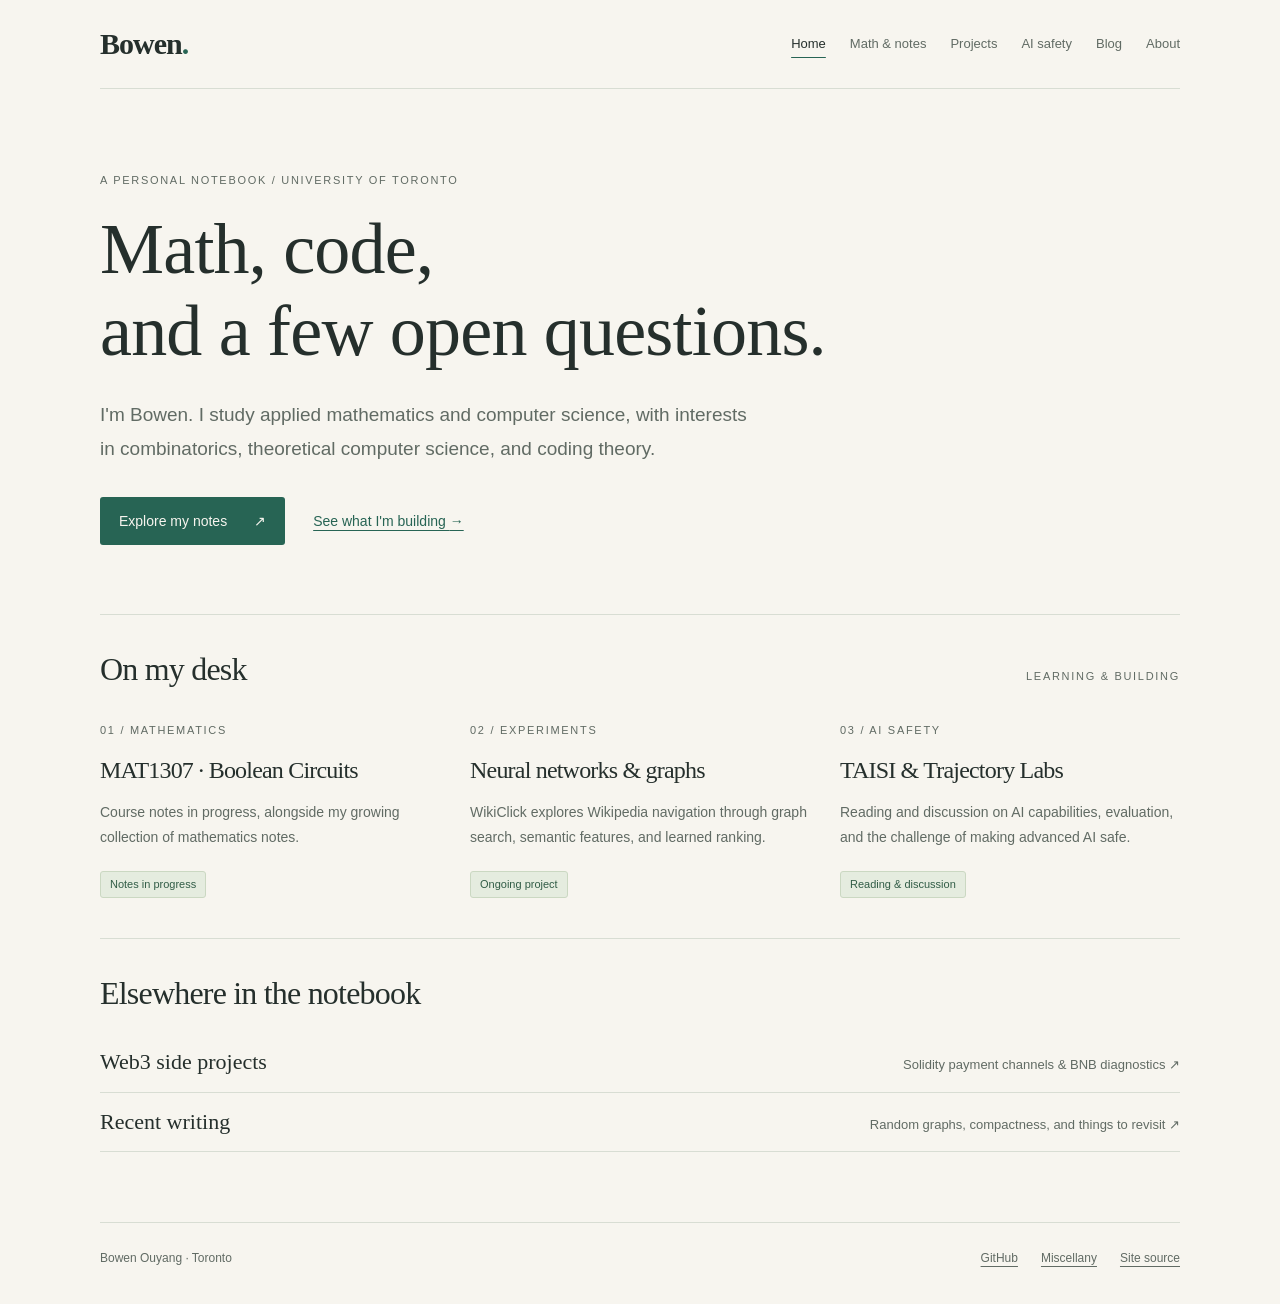
==== index.html @ f04be9c6 "Refine personal site and add coursework, projects, and AI safety" ====
<!doctype html>
<html lang="en">
<head>
  <meta charset="utf-8">
  <meta name="viewport" content="width=device-width, initial-scale=1">
  <meta name="description" content="Bowen Ouyang: applied mathematics and computer science at the University of Toronto. Notes, neural network experiments, Web3 projects, and AI safety.">
  <meta name="theme-color" content="#f7f5ef">
  <title>Home · Bowen</title>
  <link rel="stylesheet" href="style.css">

</head>
<body>
  <a class="skip-link" href="#main">Skip to content</a>
  <header class="site-header wrap"><a class="wordmark" href="index.html">Bowen<span class="dot">.</span></a><nav aria-label="Main navigation"><a href="index.html" aria-current="page">Home</a><a href="math.html">Math & notes</a><a href="cs.html">Projects</a><a href="ai-safety.html">AI safety</a><a href="blog.html">Blog</a><a href="intro.html">About</a></nav></header>
  <main id="main" class="wrap">
<section class="hero"><p class="eyebrow">A personal notebook / University of Toronto</p><h1>Math, code,<br>and a few open questions.</h1><p class="lede">I'm Bowen. I study applied mathematics and computer science, with interests in combinatorics, theoretical computer science, and coding theory.</p><p class="hero-links"><a class="button" href="math.html">Explore my notes <span aria-hidden="true">↗</span></a><a href="cs.html">See what I'm building <span aria-hidden="true">→</span></a></p></section>
<section class="section"><div class="section-heading"><h2>On my desk</h2><span class="eyebrow">Learning & building</span></div><div class="feature-grid"><article class="feature"><p class="eyebrow">01 / Mathematics</p><h3><a href="math.html#mat1307">MAT1307 · Boolean Circuits</a></h3><p>Course notes in progress, alongside my growing collection of mathematics notes.</p><span class="status">Notes in progress</span></article><article class="feature"><p class="eyebrow">02 / Experiments</p><h3><a href="cs.html#wikiclick">Neural networks & graphs</a></h3><p>WikiClick explores Wikipedia navigation through graph search, semantic features, and learned ranking.</p><span class="status">Ongoing project</span></article><article class="feature"><p class="eyebrow">03 / AI safety</p><h3><a href="ai-safety.html">TAISI & Trajectory Labs</a></h3><p>Reading and discussion on AI capabilities, evaluation, and the challenge of making advanced AI safe.</p><span class="status">Reading & discussion</span></article></div></section>
<section class="section"><div class="section-heading"><h2>Elsewhere in the notebook</h2></div><div class="link-list"><a href="cs.html#web3"><span>Web3 side projects</span><span>Solidity payment channels & BNB diagnostics ↗</span></a><a href="blog.html"><span>Recent writing</span><span>Random graphs, compactness, and things to revisit ↗</span></a></div></section></main>
  <footer class="wrap site-footer"><span>Bowen Ouyang · Toronto</span><div><a href="https://github.com/bowen-pixel">GitHub</a><a href="misc.html">Miscellany</a><a href="https://github.com/dykkos/dykkos.github.io">Site source</a></div></footer>
</body>
</html>
---- style.css ----
:root{--bg:#f7f5ef;--ink:#252f2c;--muted:#616b64;--accent:#276454;--line:#d8ddd3;--soft:#edf0e7;--serif:Georgia,'Times New Roman',serif}*{box-sizing:border-box}html{scroll-behavior:smooth}body{margin:0;background:var(--bg);color:var(--ink);font:16px/1.75 -apple-system,BlinkMacSystemFont,'Segoe UI',sans-serif}a{color:var(--accent);text-decoration-thickness:1px;text-underline-offset:4px}a:hover{color:#123d31}a:focus-visible{outline:3px solid var(--accent);outline-offset:5px;border-radius:2px}.wrap{width:min(1080px,calc(100% - 80px));margin-inline:auto}.site-header{display:flex;align-items:center;justify-content:space-between;gap:32px;padding-block:29px;border-bottom:1px solid var(--line)}.wordmark{font:700 30px/1 var(--serif);color:var(--ink);text-decoration:none;letter-spacing:-1px}.dot{color:var(--accent)}nav{display:flex;flex-wrap:wrap;gap:24px}nav a{font-size:13px;color:var(--muted);text-decoration:none}nav a[aria-current]{color:var(--ink);text-decoration:underline;text-decoration-color:var(--accent);text-underline-offset:9px}.hero{padding:83px 0 69px;max-width:820px}.eyebrow{font:500 11px/1.6 -apple-system,BlinkMacSystemFont,'Segoe UI',sans-serif;text-transform:uppercase;letter-spacing:1.7px;color:var(--muted);margin:0 0 18px}h1,h2,h3{font-family:var(--serif);font-weight:400;line-height:1.15;letter-spacing:-.8px}h1{font-size:clamp(42px,6.4vw,72px);margin:0 0 25px}h2{font-size:32px;margin:0 0 20px}h3{font-size:24px;margin:0 0 15px}h3 a{color:var(--ink);text-decoration:none}h3 a:hover{text-decoration:underline}.lede{max-width:650px;color:var(--muted);font-size:19px;line-height:1.8;margin:0}p{max-width:760px;margin:0 0 19px}.hero-links{display:flex;align-items:center;flex-wrap:wrap;gap:28px;margin:30px 0 0;font-size:14px}.button{display:inline-flex;align-items:center;gap:27px;padding:12px 19px;color:var(--bg);background:var(--accent);border-radius:3px;text-decoration:none}.button:hover{background:#194b3d;color:white}.section{border-top:1px solid var(--line);padding:36px 0 40px;scroll-margin-top:24px}.section-heading{display:flex;justify-content:space-between;align-items:baseline;gap:18px;margin-bottom:21px}.section-heading h2,.section-heading .eyebrow{margin-bottom:0}.section-heading>div .eyebrow{margin-bottom:15px}.section-heading>span.eyebrow{white-space:nowrap}.feature-grid{display:grid;grid-template-columns:repeat(3,minmax(0,1fr));gap:30px}.feature{padding-top:13px}.feature p:not(.eyebrow){font-size:14px;color:var(--muted);line-height:1.8}.status{display:inline-block;font-size:11px;line-height:1.7;color:#315c46;background:#e5ecdf;border:1px solid #cbd8c2;border-radius:3px;padding:3px 9px;white-space:nowrap}.link-list>a{display:flex;justify-content:space-between;align-items:baseline;gap:22px;text-decoration:none;border-bottom:1px solid var(--line);padding:15px 0}.link-list>a>span:first-child{font:22px/1.3 var(--serif);color:var(--ink)}.link-list>a>span:last-child{color:var(--muted);font-size:13px}.link-list>a:hover>span{color:var(--accent)}.site-footer{margin-top:30px;border-top:1px solid var(--line);padding-block:25px 35px;display:flex;justify-content:space-between;gap:20px;color:var(--muted);font-size:12px}.site-footer div{display:flex;gap:23px}.site-footer a{color:var(--muted)}.page-intro{padding:65px 0 49px;max-width:850px}.page-intro h1{font-size:clamp(40px,5.6vw,59px)}.course{border-left:3px solid var(--accent);background:var(--soft);padding:26px 30px;margin-bottom:38px;border-top:0}.course p:last-child{margin-bottom:0}.notes-grid{display:grid;grid-template-columns:1fr 1fr;gap:27px 55px;margin-top:35px}.note-group h3{font-size:23px}.document-list{list-style:none;padding:0;margin:0}.document-list li{border-bottom:1px solid var(--line)}.document-list a{padding:11px 0;display:flex;justify-content:space-between;gap:15px;text-decoration:none;font-size:14px}.document-list a:hover{text-decoration:underline}.document-list span{color:var(--muted);font-size:10px;white-space:nowrap;margin-top:4px}.muted{color:var(--muted)}.tech{font-size:11px;letter-spacing:1px;text-transform:uppercase;color:var(--muted);margin-top:24px}.project-subtitle{font:24px/1.4 var(--serif);color:var(--muted)}.text-link{font-size:14px}.callout{padding:25px 29px;background:var(--soft);margin:14px 0 35px;border-left:3px solid var(--accent)}.callout p{margin-bottom:5px;color:var(--muted);font-size:14px}.blog-entry{max-width:790px}.blog-entry time{display:block}.question{color:var(--muted);font-style:italic}.equation{overflow-x:auto}.personal-image{margin:0 0 45px;max-width:700px}.personal-image img{display:block;width:100%;height:auto;border-radius:4px}.personal-image figcaption{font-size:12px;color:var(--muted);margin-top:10px}.skip-link{position:absolute;top:-80px;left:20px;padding:8px 15px;background:var(--bg);z-index:1}.skip-link:focus{top:10px}@media(max-width:760px){.wrap{width:calc(100% - 40px)}.site-header{align-items:flex-start;flex-direction:column;gap:24px;padding-block:24px}nav{gap:12px 22px}nav a{font-size:12px}.hero{padding:48px 0}.hero h1{font-size:49px}.lede{font-size:17px}.feature-grid{grid-template-columns:1fr;gap:25px}.feature{border-bottom:1px solid var(--line);padding-bottom:24px}.feature:last-child{border:0;padding-bottom:0}.feature p{max-width:490px}.section-heading{flex-wrap:wrap;gap:12px}.section-heading h2{margin-bottom:0}.link-list>a{flex-direction:column;gap:6px}.notes-grid{grid-template-columns:1fr;gap:28px}.page-intro{padding-top:44px}.course{padding:23px 20px}.site-footer{flex-direction:column;gap:12px}.site-footer div{flex-wrap:wrap}.hero-links{gap:20px;font-size:13px}}@media(prefers-reduced-motion:reduce){html{scroll-behavior:auto}}@media print{body{background:white;color:black}.site-header,.site-footer,.hero-links,.skip-link{display:none}.wrap{width:100%}.section{break-inside:avoid}a{color:inherit}}
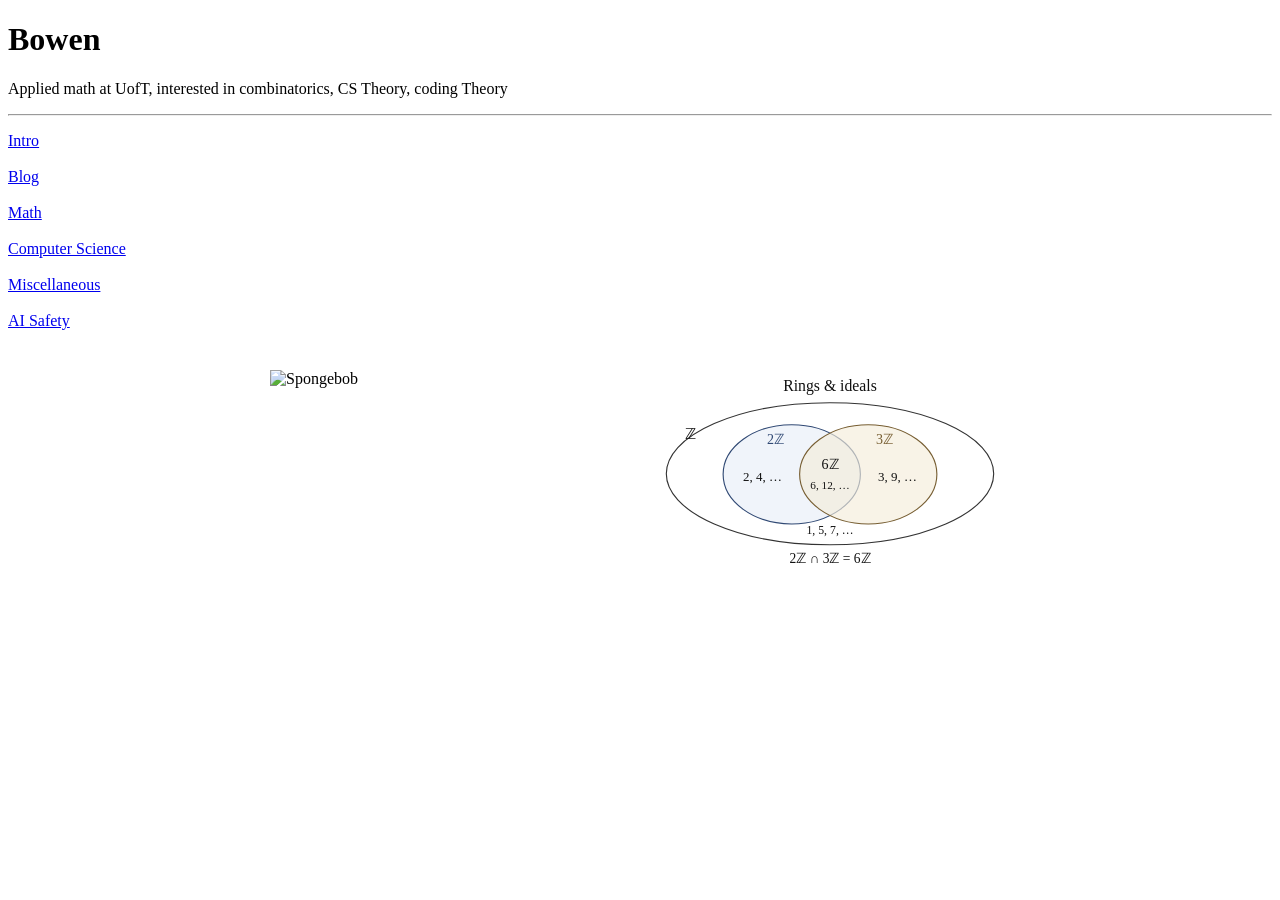
==== commit bc9a7698: "Restore plain HTML and add smaller rings-and-ideals illustration" ====
--- a/index.html
+++ b/index.html
@@ -3,19 +3,33 @@
 <head>
   <meta charset="utf-8">
   <meta name="viewport" content="width=device-width, initial-scale=1">
-  <meta name="description" content="Bowen Ouyang: applied mathematics and computer science at the University of Toronto. Notes, neural network experiments, Web3 projects, and AI safety.">
-  <meta name="theme-color" content="#f7f5ef">
-  <title>Home · Bowen</title>
-  <link rel="stylesheet" href="style.css">
+  <title>Bowen</title>
+</head>
 
-</head>
 <body>
-  <a class="skip-link" href="#main">Skip to content</a>
-  <header class="site-header wrap"><a class="wordmark" href="index.html">Bowen<span class="dot">.</span></a><nav aria-label="Main navigation"><a href="index.html" aria-current="page">Home</a><a href="math.html">Math & notes</a><a href="cs.html">Projects</a><a href="ai-safety.html">AI safety</a><a href="blog.html">Blog</a><a href="intro.html">About</a></nav></header>
-  <main id="main" class="wrap">
-<section class="hero"><p class="eyebrow">A personal notebook / University of Toronto</p><h1>Math, code,<br>and a few open questions.</h1><p class="lede">I'm Bowen. I study applied mathematics and computer science, with interests in combinatorics, theoretical computer science, and coding theory.</p><p class="hero-links"><a class="button" href="math.html">Explore my notes <span aria-hidden="true">↗</span></a><a href="cs.html">See what I'm building <span aria-hidden="true">→</span></a></p></section>
-<section class="section"><div class="section-heading"><h2>On my desk</h2><span class="eyebrow">Learning & building</span></div><div class="feature-grid"><article class="feature"><p class="eyebrow">01 / Mathematics</p><h3><a href="math.html#mat1307">MAT1307 · Boolean Circuits</a></h3><p>Course notes in progress, alongside my growing collection of mathematics notes.</p><span class="status">Notes in progress</span></article><article class="feature"><p class="eyebrow">02 / Experiments</p><h3><a href="cs.html#wikiclick">Neural networks & graphs</a></h3><p>WikiClick explores Wikipedia navigation through graph search, semantic features, and learned ranking.</p><span class="status">Ongoing project</span></article><article class="feature"><p class="eyebrow">03 / AI safety</p><h3><a href="ai-safety.html">TAISI & Trajectory Labs</a></h3><p>Reading and discussion on AI capabilities, evaluation, and the challenge of making advanced AI safe.</p><span class="status">Reading & discussion</span></article></div></section>
-<section class="section"><div class="section-heading"><h2>Elsewhere in the notebook</h2></div><div class="link-list"><a href="cs.html#web3"><span>Web3 side projects</span><span>Solidity payment channels & BNB diagnostics ↗</span></a><a href="blog.html"><span>Recent writing</span><span>Random graphs, compactness, and things to revisit ↗</span></a></div></section></main>
-  <footer class="wrap site-footer"><span>Bowen Ouyang · Toronto</span><div><a href="https://github.com/bowen-pixel">GitHub</a><a href="misc.html">Miscellany</a><a href="https://github.com/dykkos/dykkos.github.io">Site source</a></div></footer>
+
+  <h1>Bowen</h1>
+  <p>Applied math at UofT, interested in combinatorics, CS Theory, coding Theory</p>
+
+  <hr>
+
+  <p>
+    <a href="intro.html">Intro</a><br><br>
+    <a href="blog.html">Blog</a><br><br>
+    <a href="math.html">Math</a><br><br>
+    <a href="cs.html">Computer Science</a><br><br>
+    <a href="misc.html">Miscellaneous</a><br><br>
+    <a href="ai-safety.html">AI Safety</a>
+  </p>
+
+  <div style="display:flex; flex-wrap:wrap; justify-content:center; align-items:center; gap:20px; margin-top:40px;">
+    <img src="images/spongebob.jpg"
+         alt="Spongebob"
+         width="360" height="203" style="max-width:100%; height:auto;">
+    <img src="images/rings-and-ideals.svg"
+         alt="Rings and ideals: the integer ring Z contains 2Z and 3Z, whose intersection is 6Z."
+         width="360" height="203" style="max-width:100%; height:auto;">
+  </div>
+
 </body>
 </html>
